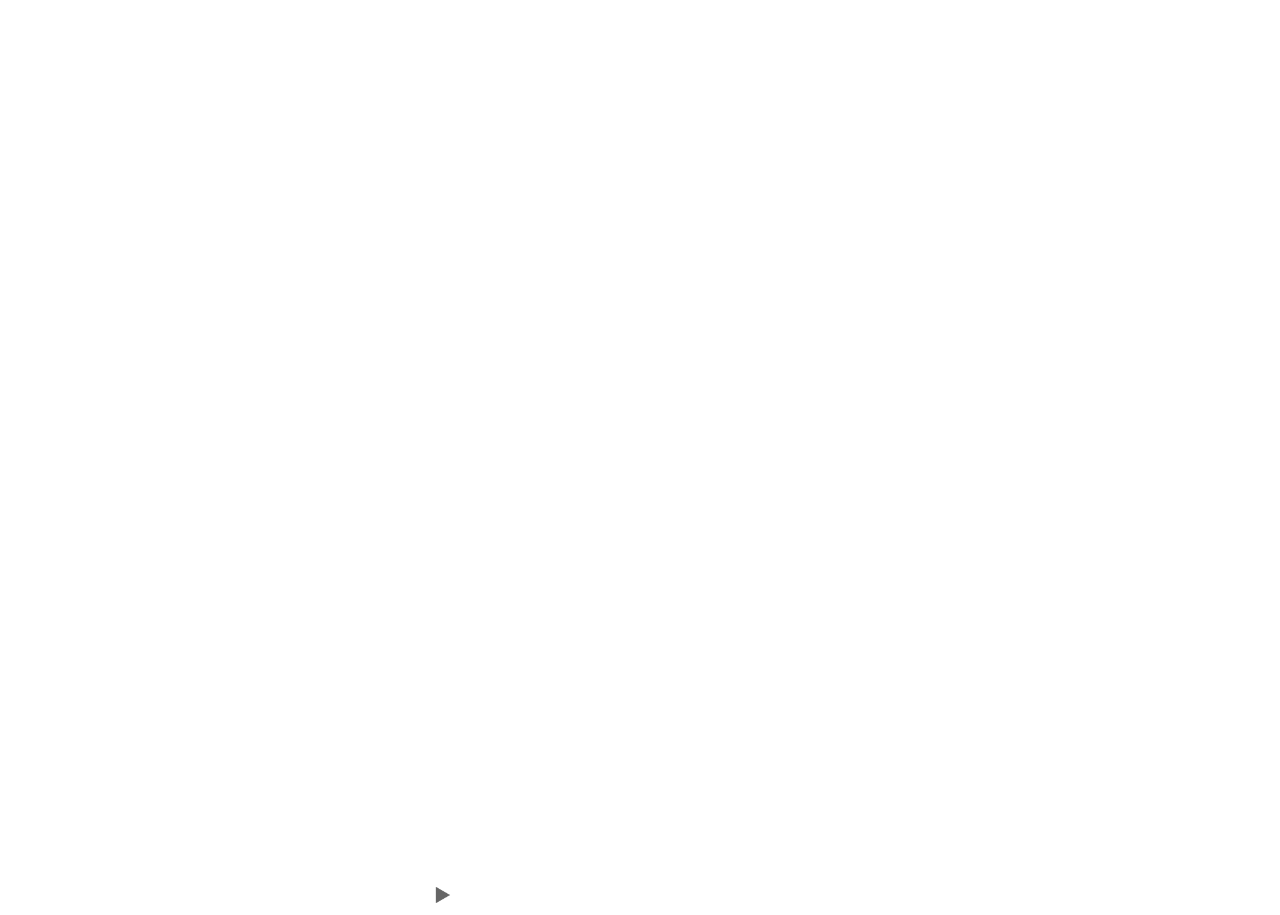
==== age/index.html @ 119c1691 "Merge branch 'master' into gh-pages" ====
<html>
<head>
  <script src="jquery-ui/external/jquery/jquery.js"></script>
  <script src="https://d3js.org/d3.v2.min.js?2.8.1"></script>
  <script src="https://d3js.org/d3.v4.min.js"></script>
  <script src="../noUiSlider.9.1.0/nouislider.js"></script>
  <link rel="stylesheet" href="../noUiSlider.9.1.0/nouislider.css" />
  <link rel="stylesheet" href="https://maxcdn.bootstrapcdn.com/font-awesome/4.3.0/css/font-awesome.min.css">
  <link rel="stylesheet" href="../css/style_line.css">
  <link rel="stylesheet" href="../css/style_chord.css">
  <title>Age</title>
</head>
<body>
    <div id="chart_placeholder"></div>
    <div class="playbar">
      <div id="slider">
        <img id="play" width="40px" height="40px" src="images/play.png"/>
      </div>
  </div>
  <div class="line-chart-container">
  </div>
<script src="js/line.js"></script>
<script src="js/chord.js"></script>
</body>
</html>
---- noUiSlider.9.1.0/nouislider.css ----
/*! nouislider - 9.1.0 - 2016-12-10 16:00:32 */


/* Functional styling;
 * These styles are required for noUiSlider to function.
 * You don't need to change these rules to apply your design.
 */
 .noUi-target,
 .noUi-target * {
 	-webkit-touch-callout: none;
 	-webkit-tap-highlight-color: rgba(0,0,0,0);
 	-webkit-user-select: none;
 	-ms-touch-action: none;
 	touch-action: none;
 	-ms-user-select: none;
 	-moz-user-select: none;
 	user-select: none;
 	-moz-box-sizing: border-box;
 	box-sizing: border-box;
 }
 .noUi-target {
 	position: relative;
 	direction: ltr;
 }
 .noUi-base {
 	width: 100%;
 	height: 100%;
 	position: relative;
 	z-index: 1; /* Fix 401 */
 }
 .noUi-connect {
 	position: absolute;
 	right: 0;
 	top: 0;
 	left: 0;
 	bottom: 0;
 }
 .noUi-origin {
 	position: absolute;
 	height: 0;
 	width: 0;
 }
 .noUi-handle {
 	position: relative;
 	z-index: 1;
 }
 .noUi-state-tap .noUi-connect,
 .noUi-state-tap .noUi-origin {
 	-webkit-transition: top 0.3s, right 0.3s, bottom 0.3s, left 0.3s;
 	transition: top 0.3s, right 0.3s, bottom 0.3s, left 0.3s;
 }
 .noUi-state-drag * {
 	cursor: inherit !important;
 }

/* Painting and performance;
 * Browsers can paint handles in their own layer.
 */
 .noUi-base,
 .noUi-handle {
 	-webkit-transform: translate3d(0,0,0);
 	transform: translate3d(0,0,0);
 }

/* Slider size and handle placement;
*/
.noUi-horizontal {
	height: 10px;
}
.noUi-horizontal .noUi-handle {
	width: 15px;
	height: 15px;
	left: -7.5px;
	top: -4.5px;
}

/* Styling;
*/
.noUi-target {
	background: #FAFAFA;
	border-radius: 4px;
	border: 1px solid #D3D3D3;
	box-shadow: inset 0 1px 1px #F0F0F0, 0 3px 6px -5px #BBB;
}
.noUi-connect {
	background: #3FB8AF;
	box-shadow: inset 0 0 3px rgba(51,51,51,0.45);
	-webkit-transition: background 450ms;
	transition: background 450ms;
}

/* Handles and cursors;
*/
.noUi-draggable {
	cursor: ew-resize;
}
.noUi-vertical .noUi-draggable {
	cursor: ns-resize;
}
.noUi-handle {
	border: 1px solid #D9D9D9;
	border-radius: 3px;
	background: #FFF;
	cursor: default;
	box-shadow: inset 0 0 1px #FFF,
	inset 0 1px 7px #EBEBEB,
	0 3px 6px -3px #BBB;
}
.noUi-active {
	box-shadow: inset 0 0 1px #FFF,
	inset 0 1px 7px #DDD,
	0 3px 6px -3px #BBB;
}

/* Handle stripes;
*/
.noUi-handle:before,
.noUi-handle:after {
	content: "";
	display: block;
	position: absolute;
	height: 7px;
	width: 1px;
	background: #E8E7E6;
	left: 4.5px;
	top: 3.5;
}
}
.noUi-handle:after {
	left: 7px;
}
.noUi-vertical .noUi-handle:before,
.noUi-vertical .noUi-handle:after {
	width: 14px;
	height: 1px;
	left: 6px;
	top: 14px;
}
.noUi-vertical .noUi-handle:after {
	top: 17px;
}

/* Disabled state;
*/

[disabled] .noUi-connect {
	background: #B8B8B8;
}
[disabled].noUi-target,
[disabled].noUi-handle,
[disabled] .noUi-handle {
	cursor: not-allowed;
}


/* Base;
 *
 */
 .noUi-pips,
 .noUi-pips * {
 	-moz-box-sizing: border-box;
 	box-sizing: border-box;
 }
 .noUi-pips {
 	position: absolute;
 	color: #666;
 }

/* Values;
 *
 */
 .noUi-value {
 	position: absolute;
 	text-align: center;
 }
 .noUi-value-sub {
 	color: #ccc;
 	font-size: 10px;
 }

/* Markings;
 *
 */
 .noUi-marker {
 	position: absolute;
 	background: #CCC;
 }
 .noUi-marker-sub {
 	background: #AAA;
 }
 .noUi-marker-large {
 	background: #AAA;
 }

/* Horizontal layout;
 *
 */
 .noUi-pips-horizontal {
 	padding: 10px 0;
 	height: 80px;
 	top: 100%;
 	left: 0;
 	width: 100%;
 }
 .noUi-value-horizontal {
 	-webkit-transform: translate3d(-50%,50%,0);
 	transform: translate3d(-50%,50%,0);
 }

 .noUi-marker-horizontal.noUi-marker {
 	margin-left: -1px;
 	width: 2px;
 	height: 5px;
 }
 .noUi-marker-horizontal.noUi-marker-sub {
 	height: 10px;
 }
 .noUi-marker-horizontal.noUi-marker-large {
 	height: 15px;
 }

/* Vertical layout;
 *
 */
 .noUi-pips-vertical {
 	padding: 0 10px;
 	height: 100%;
 	top: 0;
 	left: 100%;
 }
 .noUi-value-vertical {
 	-webkit-transform: translate3d(0,50%,0);
 	transform: translate3d(0,50%,0);
 	padding-left: 25px;
 }

 .noUi-marker-vertical.noUi-marker {
 	width: 5px;
 	height: 2px;
 	margin-top: -1px;
 }
 .noUi-marker-vertical.noUi-marker-sub {
 	width: 10px;
 }
 .noUi-marker-vertical.noUi-marker-large {
 	width: 15px;
 }

 .noUi-tooltip {
 	display: block;
 	position: absolute;
 	border: 1px solid #D9D9D9;
 	border-radius: 3px;
 	background: #fff;
 	color: #000;
 	padding: 5px;
 	text-align: center;
 }
 .noUi-horizontal .noUi-tooltip {
 	-webkit-transform: translate(-50%, 0);
 	transform: translate(-50%, 0);
 	left: 50%;
 	bottom: 120%;
 }
 .noUi-vertical .noUi-tooltip {
 	-webkit-transform: translate(0, -50%);
 	transform: translate(0, -50%);
 	top: 50%;
 	right: 120%;
 }
---- css/style_line.css ----
body {
    width: 100%;
    font-family:'Exo 2', sans-serif;
    text-align: center;
}

.line-chart-container{
    margin:20px auto;
    width: 1000px;
}

.line {
  fill: none;
  stroke-width: 2px;
  float: left;
}

.overlay {
  fill: none;
  pointer-events: all;
}
.tooltip circle{
  fill:steelblue;
}
.marker{
  stroke:#666;
  stroke-width:.4px;
}
.description text{
  font-size: 12px;
  font-weight: 400;
  margin-left: 10px;
}
.chart{
  float: left;
  background-color: white;
}
.line-chart-container svg{
    color: #666;
    font-family:'Roboto', sans-serif;
    margin-top: 30px;
    cursor: default;
}
.description rect{
  stroke: #000;
  fill:#aaa;
  opacity: 0.1;
}
---- css/style_chord.css ----
#circle circle {
    fill: none;
}

path.chord {
    stroke: #000;
    stroke-width: .10px;
    transition: opacity 0.3s;
}

 #circle:hover path.fade {
    opacity: 0;
}

#circle:hover{
   opacity: 0.9;
}

#chart_placeholder {
    text-align: center;
    margin: 0px auto;
    color:#fff;
    height: 600px;
    width: 900px;
}

text{
    fill: black;
}

svg {
    font-size: 10px;
    color: #666;
    font-family:'Exo 2', sans-serif;
}

#slider{
  width:60%;
  margin: 0px;
  margin:auto;
  margin-top: 0px;
}

.playbar{
  width: 700px;
  height: 50px;
  margin: auto !important;
}

.noselect {
  -webkit-touch-callout: none; /* iOS Safari */
    -webkit-user-select: none; /* Chrome/Safari/Opera */
     -khtml-user-select: none; /* Konqueror */
       -moz-user-select: none; /* Firefox */
        -ms-user-select: none; /* Internet Explorer/Edge */
            user-select: none; /* Non-prefixed version, currently
                                  not supported by any browser */
                opacity: 1;
}

#play{
  position: absolute;
  left: 423px;
  bottom: -15px;
  opacity: 0.6;
  cursor:pointer;
}

.color-labels-box{
  float: left;
  width: 10px;
  height: 10px;
  border: 1px solid rgba(0, 0, 0, .2);
  margin-right: 5px;
  opacity: 0.5
}

.color-labels{
  text-align:left;
  font-size: 12px;
}
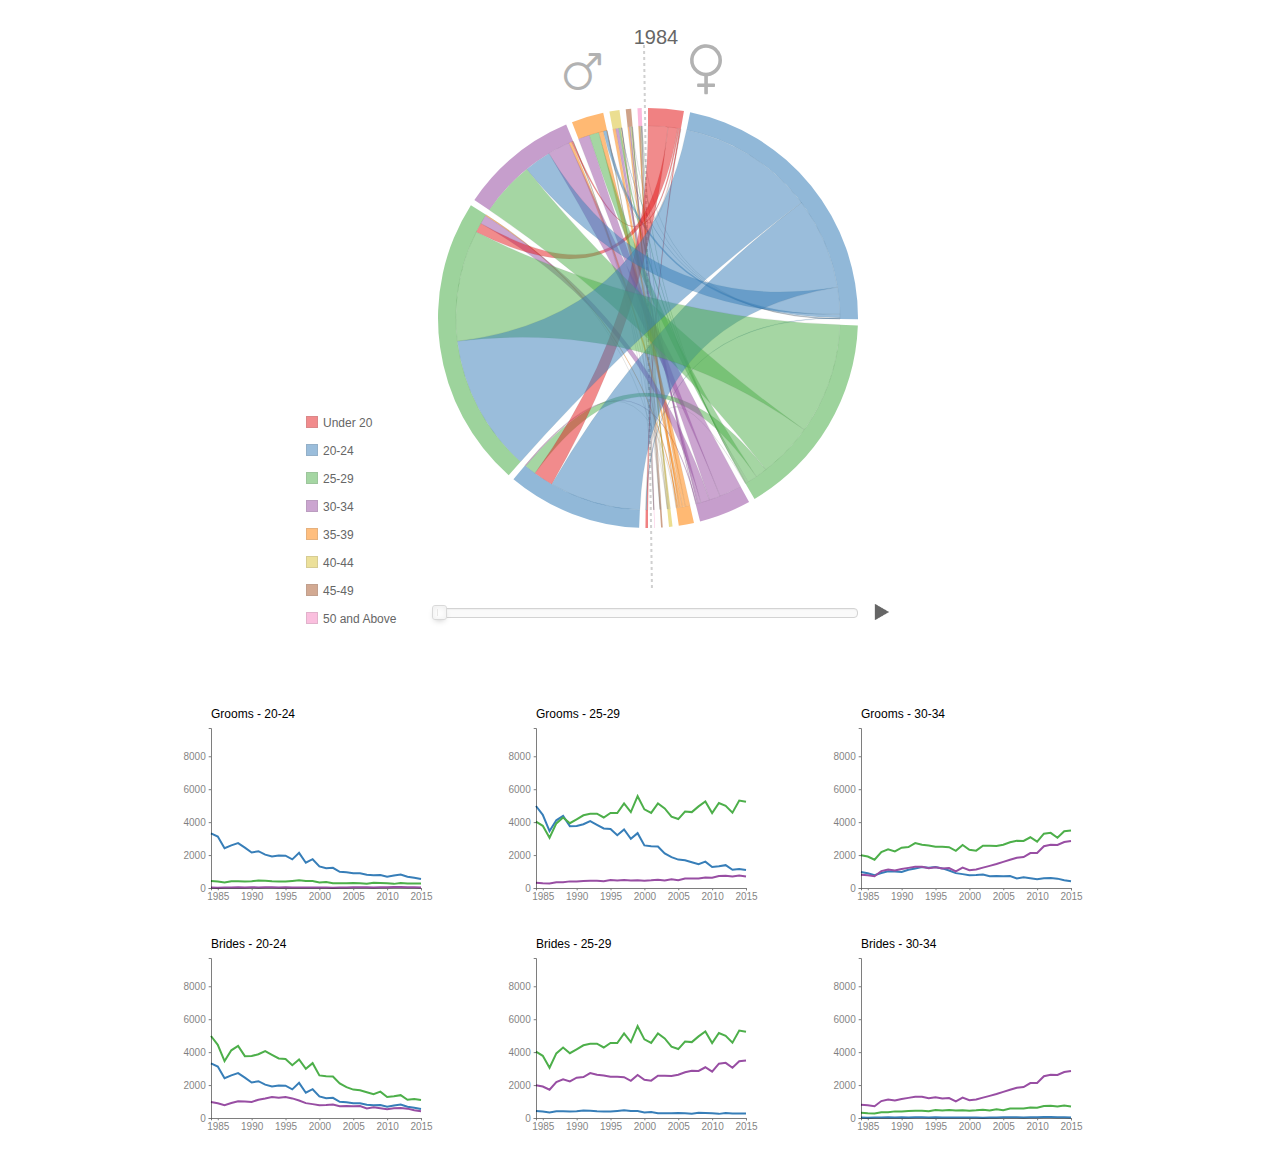
==== commit 72ac047b: "Temporary fix for loading chart" ====
--- a/age/index.html
+++ b/age/index.html
@@ -1,8 +1,8 @@
 <html>
 <head>
   <script src="jquery-ui/external/jquery/jquery.js"></script>
-  <script src="https://d3js.org/d3.v2.min.js?2.8.1"></script>
-  <script src="https://d3js.org/d3.v4.min.js"></script>
+  <script src="d3.3.8.1.js"></script>
+  <script src="d3.js"></script>
   <script src="../noUiSlider.9.1.0/nouislider.js"></script>
   <link rel="stylesheet" href="../noUiSlider.9.1.0/nouislider.css" />
   <link rel="stylesheet" href="https://maxcdn.bootstrapcdn.com/font-awesome/4.3.0/css/font-awesome.min.css">
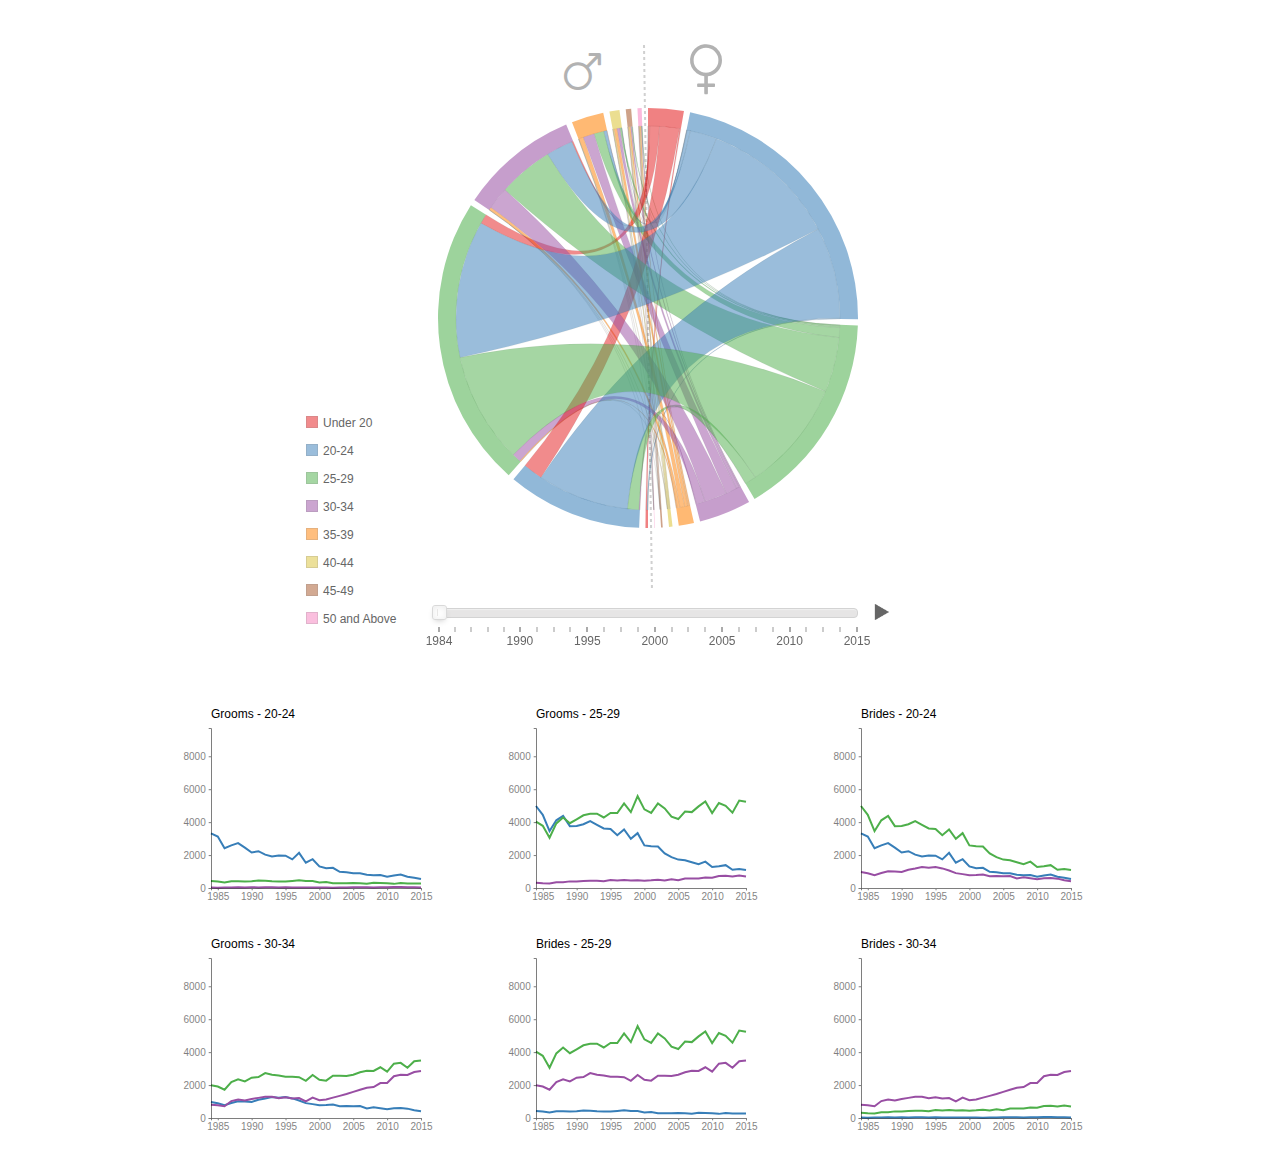
==== commit d49284b5: "manas changes" ====
--- a/age/index.html
+++ b/age/index.html
@@ -1,8 +1,10 @@
 <html>
 <head>
+<meta charset="utf-8">
   <script src="jquery-ui/external/jquery/jquery.js"></script>
-  <script src="d3.3.8.1.js"></script>
-  <script src="d3.js"></script>
+  <script src="../js/d3.v2.min.js" charset="utf-8"></script>
+  <script src="../js/d3.v4.min.js" charset="utf-8"></script>
+  <script src="../js/d3.layout.chord.sort.js"></script>
   <script src="../noUiSlider.9.1.0/nouislider.js"></script>
   <link rel="stylesheet" href="../noUiSlider.9.1.0/nouislider.css" />
   <link rel="stylesheet" href="https://maxcdn.bootstrapcdn.com/font-awesome/4.3.0/css/font-awesome.min.css">
--- a/noUiSlider.9.1.0/nouislider.css
+++ b/noUiSlider.9.1.0/nouislider.css
@@ -77,7 +77,7 @@
 /* Styling;
 */
 .noUi-target {
-	background: #FAFAFA;
+	background: rgba(46, 45, 45, 0.12);
 	border-radius: 4px;
 	border: 1px solid #D3D3D3;
 	box-shadow: inset 0 1px 1px #F0F0F0, 0 3px 6px -5px #BBB;
@@ -205,6 +205,7 @@
  .noUi-value-horizontal {
  	-webkit-transform: translate3d(-50%,50%,0);
  	transform: translate3d(-50%,50%,0);
+ 	font-size: 12px;
  }
 
  .noUi-marker-horizontal.noUi-marker {
@@ -213,10 +214,10 @@
  	height: 5px;
  }
  .noUi-marker-horizontal.noUi-marker-sub {
- 	height: 10px;
+ 	height: 3px;
  }
  .noUi-marker-horizontal.noUi-marker-large {
- 	height: 15px;
+ 	height: 5px;
  }
 
 /* Vertical layout;
